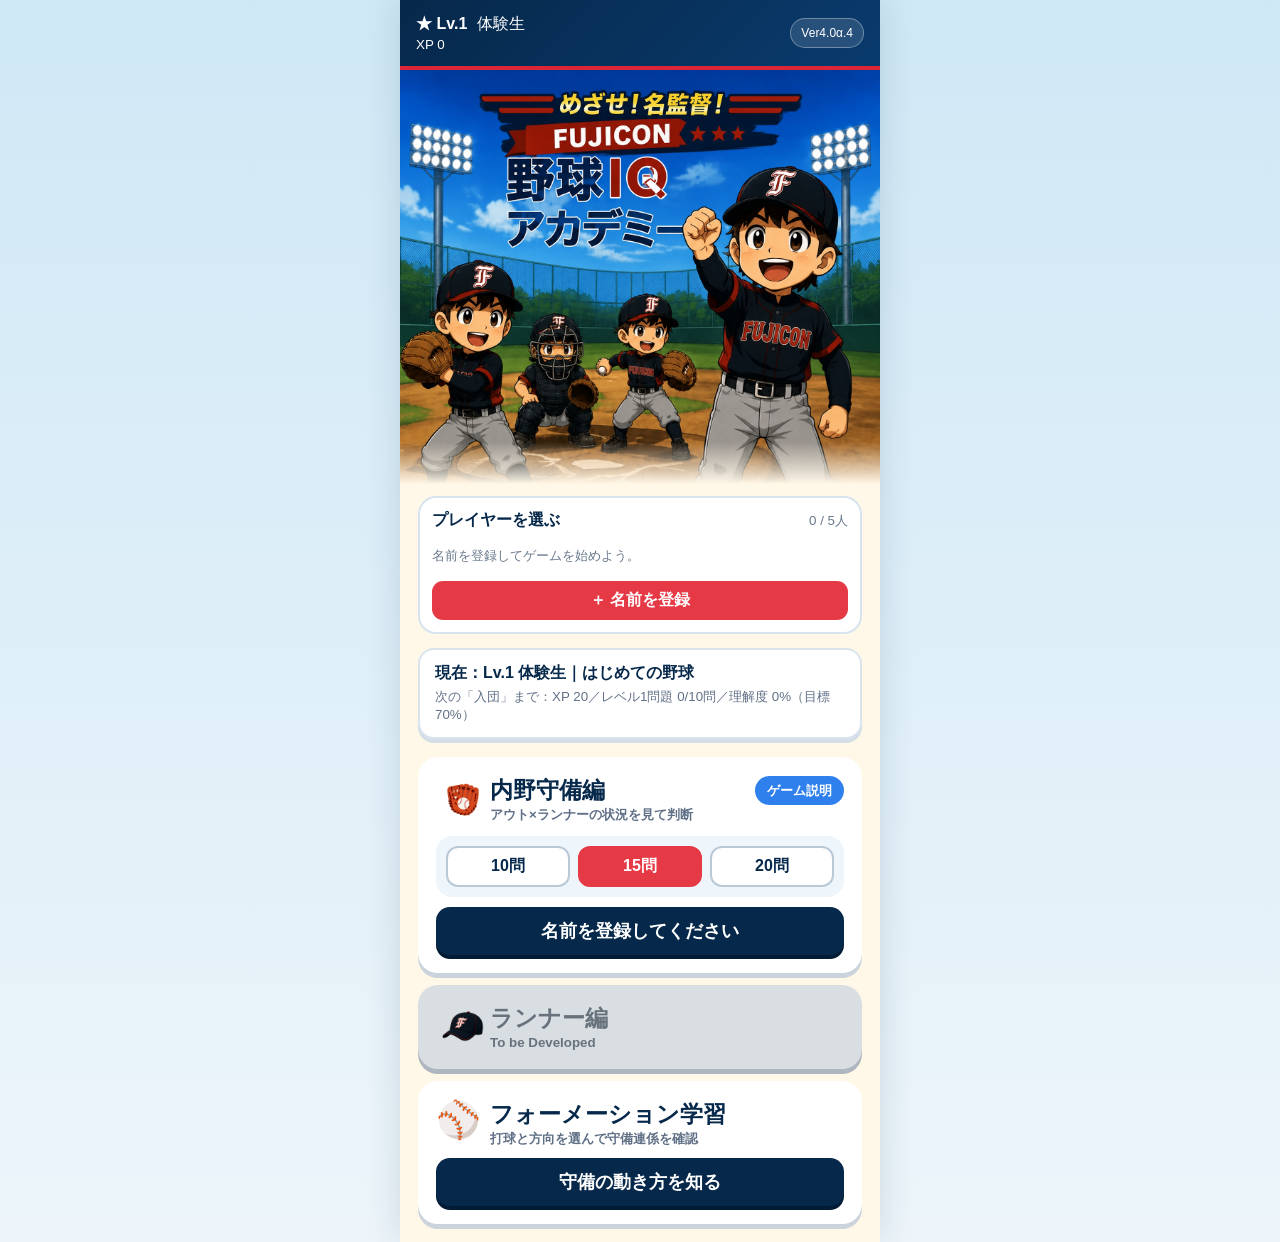
==== index.html @ 891d349b "殿堂入りを理解度100パーセントに変更" ====
<!doctype html>
<html lang="ja">
<head>
  <meta charset="utf-8">
  <meta name="viewport" content="width=device-width,initial-scale=1,viewport-fit=cover">
  <meta name="theme-color" content="#06284a">
  <title>野球IQアカデミー Ver4.0α.4</title>
  <link rel="stylesheet" href="style.css?v=4.5a32">
  <link rel="stylesheet" href="home-v4.css?v=4.5a1">
</head>
<body>
<main class="app">
  <section id="home" class="screen active">
    <header class="home-head">
      <div class="level"><b>★ Lv.<span data-level>1</span></b><span data-level-name>体験生</span><small>XP <span data-xp>0</span></small></div>
      <span class="version">Ver4.0α.4</span>
    </header>
    <div class="hero hero-v4">
      <img src="assets/home-team-sprint45-title.png" alt="野球IQアカデミー FUJICON">
    </div>
    <section class="profile-picker" aria-labelledby="profile-picker-title">
      <div class="profile-picker-head">
        <strong id="profile-picker-title">プレイヤーを選ぶ</strong>
        <small id="profile-count">0 / 5人</small>
      </div>
      <div id="profile-list" class="profile-list"></div>
      <p id="profile-empty" class="profile-empty">名前を登録してゲームを始めよう。</p>
      <button id="show-profile-form" class="show-profile-form" type="button">＋ 名前を登録</button>
      <form id="profile-form" class="profile-form" hidden>
        <label for="profile-name">名前</label>
        <div>
          <input id="profile-name" type="text" maxlength="12" autocomplete="off" placeholder="名前を入力">
          <button type="submit">登録</button>
          <button id="cancel-profile-form" type="button">取消</button>
        </div>
        <small id="profile-error" role="alert"></small>
      </form>
    </section>
    <section class="curriculum-box"><strong id="curriculum-status"></strong><small id="promotion-status"></small></section>
    <div class="mode-grid">
      <article class="mode-card defense-mode-card">
        <span class="mode-icon glove-icon"><img src="assets/baseball-glove-cutout.png" alt="ボールが入った野球のグローブ"></span>
        <div class="mode-title-row">
          <strong>内野守備編</strong>
          <a class="how-to-link" href="how-to.html">ゲーム説明</a>
        </div>
        <small class="mode-description">アウト×ランナーの状況を見て判断</small>
        <div class="question-count-picker" role="group" aria-label="内野守備編の問題数を選択">
          <button type="button" data-question-count="10">10問</button>
          <button type="button" data-question-count="15" class="is-selected">15問</button>
          <button type="button" data-question-count="20">20問</button>
        </div>
        <button type="button" data-mode="defense" class="mode-start">スタート</button>
      </article>
      <article class="mode-card locked">
        <span class="mode-icon fujicon-cap-icon"><img src="assets/fujicon-cap.png" alt="フジコンの野球帽"></span>
        <strong>ランナー編</strong>
        <small>To be Developed</small>
      </article>
      <article class="mode-card formation-academy-card">
        <span class="mode-icon" aria-hidden="true">⚾</span>
        <strong>フォーメーション学習</strong>
        <small>打球と方向を選んで守備連係を確認</small>
        <a class="mode-start mode-link" href="runner-animation-gallery.html">守備の動き方を知る</a>
      </article>
    </div>
  </section>

  <section id="quiz" class="screen">
    <header class="topbar">
      <button id="back-home" type="button" aria-label="ホームへ戻る">‹</button>
      <div><strong id="mode-title">内野守備編</strong><small id="question-count">1 / 15</small></div>
      <span class="xp-chip">XP <b data-xp>0</b></span>
    </header>

    <article class="question-card">
      <div class="tags"><span id="situation-tag">ランナー1塁</span><span id="role-tag">守備</span></div>
      <h2 id="question-text" hidden></h2>
      <p id="question-note" hidden></p>
    </article>

    <section class="field-wrap" aria-label="野球場のランナー配置">
      <div class="field" id="field">
        <div id="bso-display" aria-label="ボール0、ストライク0、アウト0">
  <div class="bso-row">
    <span class="bso-label">B</span>
    <span class="bso-dot"></span>
    <span class="bso-dot"></span>
    <span class="bso-dot"></span>
  </div>
  <div class="bso-row">
    <span class="bso-label">S</span>
    <span class="bso-dot"></span>
    <span class="bso-dot"></span>
  </div>
  <div class="bso-row">
    <span class="bso-label">O</span>
    <span id="out-light-1" class="bso-dot"></span>
    <span id="out-light-2" class="bso-dot"></span>
  </div>
</div>
        <div class="skyline"><span></span><span></span><span></span></div>
        <div class="outfield"><i></i><i></i><i></i><i></i></div>
        <div class="warning-track"></div>
        <div class="infield"></div>
        <div class="mound"></div>
        <div class="baseline baseline-first"></div>
        <div class="baseline baseline-third"></div>
        <span class="base home" aria-label="ホーム"></span>
        <span class="base first" aria-label="1塁"></span>
        <span class="base second" aria-label="2塁"></span>
        <span class="base third" aria-label="3塁"></span>
        <button class="base-touch-button touch-home" type="button" data-touch-base="HOME" aria-label="ホームへ送球してタッチ" disabled>タッチ</button>
        <button class="base-touch-button touch-first" type="button" data-touch-base="FIRST" aria-label="1塁へ送球してタッチ" disabled>タッチ</button>
        <button class="base-touch-button touch-second" type="button" data-touch-base="SECOND" aria-label="2塁へ送球してタッチ" disabled>タッチ</button>
        <button class="base-touch-button touch-third" type="button" data-touch-base="THIRD" aria-label="3塁へ送球してタッチ" disabled>タッチ</button>
        <div id="fielder-layer" aria-label="内野の守備位置"></div>
        <svg id="batted-ball-direction" viewBox="0 0 100 100" preserveAspectRatio="none" aria-hidden="true">
          <defs>
            <marker id="batted-ball-arrowhead" viewBox="0 0 10 10" refX="8" refY="5" markerWidth="5" markerHeight="5" orient="auto-start-reverse">
              <path d="M 0 0 L 10 5 L 0 10 z"></path>
            </marker>
          </defs>
          <line id="batted-ball-line" x1="50" y1="84" x2="50" y2="50" pathLength="1"></line>
          <circle id="batted-ball-marker" cx="50" cy="50" r="2.2"></circle>
        </svg>
        <div id="runner-layer"></div>
        <aside id="manager-guidance" aria-live="polite" hidden>
          <p id="manager-guidance-text"></p>
          <img src="assets/ai-tommy-coach.png?v=1" alt="AIトミー監督">
        </aside>
        <p id="play-status"></p>
      </div>
      <p id="field-caption" hidden>ランナーの位置を見て考えよう</p>
    </section>
    <div id="play-controls">
      <div id="out-count" hidden>アウト：0</div>
  <div id="play-timer">2.0</div>
  <div id="play-action-buttons">
  <button id="infield-in-button" type="button" hidden>内野前進</button>
</div>
</div>


    <div id="answers" class="answers"></div>
    <button id="return-feedback" type="button" hidden>振り返りに戻る</button>
  </section>

  <section id="feedback" class="screen feedback">
    <div class="feedback-box">
      <section id="feedback-review" class="feedback-review" aria-label="問題と回答の振り返り">
        <strong>今回の振り返り</strong>
        <div class="review-columns">
          <section class="review-column">
            <b>ケース</b>
            <dl>
              <div><dt>アウト</dt><dd id="review-outs"></dd></div>
              <div id="review-instruction-row"><dt>監督の指示</dt><dd id="review-instruction"></dd></div>
              <div><dt>ランナー</dt><dd id="review-runners"></dd></div>
              <div><dt>打球方向</dt><dd id="review-direction"></dd></div>
            </dl>
          </section>
          <section class="review-column review-response">
            <b>回答</b>
            <dl>
              <div id="review-defense-row"><dt>内野守備</dt><dd id="review-defense"></dd></div>
              <div class="review-answer"><dt>送球した塁</dt><dd id="review-answer"></dd></div>
            </dl>
          </section>
        </div>
      </section>
      <div id="judge" class="judge">○</div>
      <h2 id="judge-title">最善の判断！</h2>
      <p id="feedback-text"></p>
      <div class="xp-gain">XP +<b id="gain">10</b></div>
      <button id="review-question" type="button">出題画面を確認</button>
      <button id="next" type="button">次へ</button>
    </div>
  </section>

  <section id="result" class="screen result">
    <div class="result-box">
      <span>ステージクリア！</span>
      <h2 id="result-title">ナイス判断！</h2>
      <p id="result-score"></p>
      <button id="retry" type="button">もう一度</button>
      <button id="result-home" type="button" class="sub">ホームへ</button>
    </div>
  </section>
</main>
<script src="questions.js?v=4.0a3"></script>
<script src="sprint45-rules.js?v=4.5a9"></script>
<script src="script.js?v=4.5a53"></script>
</body>
</html>
---- style.css ----
:root {
    --navy: #06284a;
    --navy2: #0a3b6e;
    --red: #dc2638;
    --cream: #fff7e8;
    --green: #63ad55;
    --green2: #78c467;
    --ink: #152338;
    --gold: #f5b51b;
    --sky: #9edcff
}

* {
    box-sizing: border-box
}

html {
    background: #dceaf3
}

body {
    margin: 0;
    background: linear-gradient(180deg, #cfe8f6, #edf5fa);
    font-family: -apple-system, BlinkMacSystemFont, "Hiragino Sans", "Yu Gothic", sans-serif;
    color: var(--ink)
}

button {
    font: inherit
}

.app {
    width: min(100%, 480px);
    min-height: 100vh;
    margin: auto;
    background: var(--cream);
    box-shadow: 0 0 34px #06284a24
}

.screen {
    display: none;
    min-height: 100vh
}

.screen.active {
    display: block
}

.home-head,
.topbar {
    display: flex;
    align-items: center;
    justify-content: space-between;
    padding: 14px 16px;
    background: linear-gradient(135deg, var(--navy), var(--navy2));
    color: #fff;
    border-bottom: 4px solid var(--red)
}

.level {
    display: grid;
    grid-template-columns: auto auto;
    gap: 2px 10px
}

.level small {
    grid-column: 1/3
}

.version,
.xp-chip {
    background: #ffffff20;
    border: 1px solid #ffffff55;
    border-radius: 99px;
    padding: 7px 10px;
    font-size: 12px
}

.hero {
    position: relative;
    background: linear-gradient(#e9f6ff, #fff7e8);
    min-height: 270px;
    overflow: hidden
}

.hero img {
    width: 100%;
    height: 270px;
    object-fit: cover;
    object-position: center 30%
}

.hero:after {
    content: "";
    position: absolute;
    inset: auto 0 0;
    height: 75px;
    background: linear-gradient(transparent, var(--cream))
}

.hero div {
    position: absolute;
    z-index: 2;
    inset: 18px auto auto 18px;
    text-shadow: 0 2px 0 #fff
}

.hero p {
    margin: 0;
    font-weight: 900;
    color: var(--red)
}

.hero h1 {
    margin: 2px 0;
    font-size: 37px;
    line-height: .95;
    color: var(--navy)
}

.hero h1 span {
    color: var(--red)
}

.hero b {
    color: var(--navy);
    letter-spacing: 2px
}

.curriculum-box {
    margin: 14px 18px 0;
    padding: 13px 15px;
    border-radius: 16px;
    background: #fff;
    border: 2px solid #dae4ed;
    box-shadow: 0 4px 0 #d4dde6;
    display: grid;
    gap: 4px
}

.curriculum-box strong {
    color: var(--navy)
}

.curriculum-box small {
    color: #607087
}

.profile-picker {
    margin: 12px 18px 0;
    padding: 12px;
    border: 2px solid #d7e4ee;
    border-radius: 18px;
    background: #fff;
}

.profile-picker-head {
    display: flex;
    align-items: center;
    justify-content: space-between;
    color: var(--navy);
}

.profile-picker-head small {
    color: #68788c;
}

.profile-list {
    display: grid;
    gap: 7px;
    margin-top: 8px;
}

.profile-row {
    display: grid;
    grid-template-columns: 1fr auto;
    gap: 7px;
}

.profile-select,
.profile-delete,
.show-profile-form,
.profile-form button {
    border: 0;
    border-radius: 11px;
    padding: 9px 11px;
    font-weight: 900;
}

.profile-select {
    background: #eef5fb;
    color: var(--navy);
    text-align: left;
}

.profile-select.is-selected {
    background: var(--navy);
    color: #fff;
    box-shadow: 0 0 0 3px #9edcff;
}

.profile-delete {
    background: #edf0f3;
    color: #6d7781;
    font-size: 12px;
}

.profile-empty {
    margin: 8px 0;
    color: #68788c;
    font-size: 13px;
}

.show-profile-form {
    width: 100%;
    margin-top: 8px;
    background: #e63946;
    color: #fff;
}

.profile-form {
    margin-top: 9px;
    padding-top: 9px;
    border-top: 1px solid #d7e4ee;
}

.profile-form label {
    display: block;
    margin-bottom: 5px;
    color: var(--navy);
    font-size: 13px;
    font-weight: 900;
}

.profile-form>div {
    display: grid;
    grid-template-columns: 1fr auto auto;
    gap: 6px;
}

.profile-form input {
    min-width: 0;
    border: 2px solid #b9c9d8;
    border-radius: 10px;
    padding: 8px;
    font: inherit;
}

.profile-form button[type="submit"] {
    background: var(--navy);
    color: #fff;
}

#cancel-profile-form {
    background: #edf0f3;
    color: #536170;
}

#profile-error {
    display: block;
    min-height: 1.3em;
    margin-top: 4px;
    color: #c72b3b;
}

.question-count-picker {
    grid-column: 1/-1;
    margin-top: 12px;
    padding: 10px;
    border-radius: 16px;
    background: #eef5fb;
    text-align: center;
}

.question-count-picker {
    display: grid;
    grid-template-columns: repeat(3,1fr);
    gap: 8px;
}

.question-count-picker button {
    border: 2px solid #b9c9d8;
    border-radius: 12px;
    padding: 8px 4px;
    background: #fff;
    color: var(--navy);
    font-size: 16px;
    font-weight: 900;
}

.question-count-picker button.is-selected {
    border-color: #e63946;
    background: #e63946;
    color: #fff;
}

.mode-grid {
    display: grid;
    gap: 12px;
    padding: 18px
}

.mode-card {
    border: 0;
    border-radius: 20px;
    background: #fff;
    padding: 18px;
    text-align: left;
    display: grid;
    grid-template-columns: 54px 1fr;
    grid-template-rows: auto auto;
    box-shadow: 0 5px 0 #cbd4dd;
    font-weight: 700
}

.mode-card>span {
    grid-row: 1/3;
    font-size: 36px
}

.mode-card strong {
    font-size: 23px;
    color: var(--navy)
}

.mode-card small {
    color: #607087
}

.mode-title-row {
    grid-column: 2;
    display: flex;
    align-items: center;
    justify-content: space-between;
    gap: 10px;
}

.mode-title-row strong {
    min-width: 0;
}

.mode-description {
    grid-column: 2;
}

.how-to-link {
    flex: 0 0 auto;
    border: 2px solid #2f80ed;
    border-radius: 999px;
    padding: 6px 10px;
    background: #2f80ed;
    color: #fff;
    font-size: 13px;
    font-weight: 900;
    line-height: 1;
    text-decoration: none;
}

.how-to-link:focus-visible {
    outline: 3px solid #f2b705;
    outline-offset: 2px;
}

.mode-card.accent {
    background: #fff0f1;
    box-shadow: 0 5px 0 #e8b5bb
}

.mode-card.locked {
    opacity: 1;
    background: #d9dee3;
    box-shadow: 0 5px 0 #aeb6bf;
    cursor: not-allowed;
}

.mode-card.locked strong,
.mode-card.locked small {
    color: #68727c;
}

.defense-mode-card {
    padding: 18px;
}

.glove-icon {
    display: grid;
    place-items: center;
}

.glove-icon img {
    display: block;
    width: 46px;
    height: 46px;
    object-fit: contain;
}

.fujicon-cap-icon {
    display: grid;
    place-items: center;
}

.fujicon-cap-icon img {
    display: block;
    width: 54px;
    height: 48px;
    object-fit: contain;
}

.mode-start {
    grid-column: 1/-1;
    margin-top: 10px;
    border: 0;
    border-radius: 14px;
    padding: 12px;
    background: var(--navy);
    color: #fff;
    font-size: 18px;
    font-weight: 900;
    box-shadow: 0 4px 0 #001b33;
}

.mode-link {
    display: block;
    text-align: center;
    text-decoration: none;
}

.mode-link:focus-visible {
    outline: 3px solid #f2b705;
    outline-offset: 3px;
}

.topbar button {
    border: 0;
    background: #fff2;
    color: #fff;
    border-radius: 10px;
    width: 40px;
    height: 40px;
    font-size: 30px
}

.topbar>div {
    display: grid;
    text-align: center
}

.topbar small {
    opacity: .8
}

.question-card {
    padding: 8px 18px 6px;
    background: linear-gradient(180deg, #fffdf7, #fff7e8)
}

.tags {
    display: flex;
    gap: 8px
}

.tags span {
    border-radius: 99px;
    padding: 5px 10px;
    background: #e5edf5;
    font-size: 12px;
    font-weight: 800
}

.tags span:last-child {
    background: #e9f7e6;
    color: #23752a
}

.question-card h2 {
    font-size: 22px;
    line-height: 1.45;
    margin: 12px 0 6px
}

.question-card p {
    margin: 0;
    color: #617083;
    font-size: 14px
}

.field-wrap {
    padding: 3px 14px 0;
    overflow-anchor: none;
}

#quiz {
    overflow-anchor: none;
}

.field {
    position: relative;
    aspect-ratio: 1/1;
    border-radius: 28px;
    overflow: clip;
    background: linear-gradient(var(--sky) 0 15%, #5b9a49 15% 100%);
    border: 7px solid #fff;
    outline: 1px solid #cfd8e1;
    box-shadow: 0 8px 22px #06284a27;
    isolation: isolate;
}

#bso-display {
  position: absolute;
  top: 12px;
  left: 12px;
  z-index: 20;
  padding: 7px 9px;
  border-radius: 9px;
  background: rgba(0, 0, 0, 0.65);
  color: #fff;
  font-weight: 800;
}

.bso-row {
  display: flex;
  align-items: center;
  gap: 5px;
  height: 19px;
}

.bso-label {
  width: 14px;
  text-align: center;
}

.bso-dot {
  width: 11px;
  height: 11px;
  border-radius: 50%;
  background: #777;
  border: 1px solid #ddd;
}

.bso-dot.is-on {
  background: #e63946;
  border-color: #ffb3ba;
  box-shadow: 0 0 5px rgba(230, 57, 70, 0.8);
}

.skyline {
    position: absolute;
    left: 0;
    right: 0;
    top: 11%;
    height: 8%;
    background: #1b5d3b;
    z-index: 0;
    border-bottom: 5px solid #164a35
}

.skyline span {
    position: absolute;
    bottom: 100%;
    width: 5px;
    height: 34px;
    background: #dcecff
}

.skyline span:after {
    content: "";
    position: absolute;
    left: -13px;
    top: 0;
    width: 31px;
    height: 4px;
    background: #fff;
    box-shadow: 0 8px 0 #fff, 0 16px 0 #fff
}

.skyline span:nth-child(1) {
    left: 10%
}

.skyline span:nth-child(2) {
    left: 50%
}

.skyline span:nth-child(3) {
    right: 10%
}

.warning-track {
    position: absolute;
    left: 2%;
    top: 16%;
    width: 96%;
    height: 75%;
    border-radius: 50%;
    border: 13px solid #b67a43;
    z-index: 1
}

.outfield {
    position: absolute;
    width: 96%;
    height: 83%;
    left: 2%;
    top: 5%;
    background: repeating-radial-gradient(ellipse at center, #71bd61 0 20px, #66b257 20px 40px);
    border-radius: 50%;
    border: 4px solid #e9f5d5;
    z-index: 2;
    overflow: hidden
}

.outfield i {
    position: absolute;
    top: -12%;
    bottom: -12%;
    width: 9%;
    background: #ffffff12;
    transform: rotate(12deg)
}

.outfield i:nth-child(1) {
    left: 15%
}

.outfield i:nth-child(2) {
    left: 36%
}

.outfield i:nth-child(3) {
    left: 57%
}

.outfield i:nth-child(4) {
    left: 78%
}

.infield {
    position: absolute;
    width: 52%;
    height: 52%;
    left: 24%;
    top: 38%;
    background: linear-gradient(135deg, #ca9859, #b97d42);
    transform: rotate(45deg);
    border: 5px solid #f5d29b;
    z-index: 3;
    box-shadow: inset 0 0 0 2px #a66f3c
}

.mound {
    position: absolute;
    left: 46%;
    top: 50%;
    width: 8%;
    height: 6%;
    border-radius: 50%;
    background: #d5a667;
    border: 2px solid #f1cf9a;
    z-index: 4
}

.baseline {
    position: absolute;
    height: 4px;
    background: #f5e3be;
    z-index: 4;
    transform-origin: left center;
    border-radius: 5px
}

.baseline-first {
    left: 50%;
    top: 82%;
    width: 36%;
    transform: rotate(-45deg)
}

.baseline-third {
    left: 50%;
    top: 82%;
    width: 36%;
    transform: rotate(-135deg)
}

.base {
    position: absolute;
    width: 30px;
    height: 30px;
    background: linear-gradient(135deg, #fff, #e8eef4);
    border: 2px solid #a9b3bd;
    transform: translate(-50%, -50%) rotate(45deg);
    z-index: 7;
    box-shadow: 0 2px 3px #0002
}

.base.is-selected {
    background: #ffd447;
    border-color: #ffffff;
    box-shadow:
        0 0 0 5px rgba(255,212,71,.45),
        0 0 18px rgba(255,212,71,.9);
}

.home {
    left: calc(50% - 15px);
    top:83.8%;
    bottom:auto;
}

.first{
    left:78.7%;
    top:49.6%;
    right:auto;
}

.second{
    left: 50%;
    top: calc(19.5% - 14px);
}

.third{
    left:20.3%;
    top:49.6%;
}

.runner {
    position: absolute;
    width: 74px;
    height: 82px;
    transform: translate(-50%, -50%);
    z-index: 10;
    pointer-events: none;
    filter: drop-shadow(0 4px 3px #0003)
}

.runner svg {
    display: block;
    width: 100%;
    height: 100%;
    overflow: visible
}

.runner-image {
    display: block;
    width: 100%;
    height: 100%;
    object-fit: contain;
    pointer-events: none;
}

.runner.self {
    z-index: 12
}

.runner.self svg {
    filter: drop-shadow(0 0 6px #ffd447)
}

.self-label {
    position: absolute;
    left: 50%;
    top: -22px;
    transform: translateX(-50%);
    background: linear-gradient(#f13b48, #c9182c);
    color: #fff;
    border: 3px solid #fff;
    border-radius: 99px;
    padding: 4px 10px;
    font-weight: 900;
    font-size: 13px;
    white-space: nowrap;
    box-shadow: 0 3px 0 #941322;
    z-index: 20
}

.self-label:after {
    content: "";
    position: absolute;
    left: 50%;
    bottom: -9px;
    border: 6px solid transparent;
    border-top-color: #fff;
    transform: translateX(-50%)
}

#field-caption {
    text-align: center;
    font-size: 14px;
    color: #607087;
    margin: 10px 0 6px;
    font-weight: 700
}

.answers {
    display: grid;
    gap: 11px;
    padding: 8px 16px 28px
}

.answer {
    border: 2px solid #d8e0e8;
    border-radius: 18px;
    background: linear-gradient(#fff, #f8fbfd);
    padding: 17px;
    font-size: 18px;
    font-weight: 900;
    color: var(--navy);
    box-shadow: 0 4px 0 #d8e0e8;
    transition: .12s transform
}

.answer:active {
    transform: translateY(3px);
    box-shadow: 0 1px 0 #d8e0e8
}

.feedback {
    background: linear-gradient(#06284a, #153f69);
    padding: 8px 12px;
    align-items: center
}

.feedback.active {
    display: flex
}

.feedback-box,
.result-box {
    width: 100%;
    background: #fff;
    border-radius: 26px;
    padding: 14px;
    text-align: center
}

.feedback-review {
    margin-bottom: 8px;
    padding: 9px;
    border: 2px solid #d7e4ee;
    border-radius: 16px;
    background: #f2f7fb;
    text-align: left;
}

.feedback-review>strong {
    display: block;
    margin-bottom: 5px;
    color: var(--navy);
    font-size: 15px;
}

.review-columns {
    display: grid;
    grid-template-columns: repeat(2,minmax(0,1fr));
    gap: 7px;
}

.review-column {
    min-width: 0;
    padding: 6px;
    border-radius: 12px;
    background: #fff;
}

.review-column>b {
    display: block;
    margin-bottom: 3px;
    color: var(--navy);
    font-size: 14px;
}

.feedback-review dl {
    margin: 0;
}

.review-column dl>div {
    padding: 2px 0;
}

.feedback-review dt {
    color: #627287;
    font-size: 11px;
    font-weight: 800;
}

.feedback-review dd {
    margin: 0;
    color: var(--navy);
    font-size: 12px;
    font-weight: 800;
    overflow-wrap: anywhere;
}

.feedback-review .review-answer {
    margin-top: 3px;
    padding-top: 5px;
    border-top: 1px solid #d7e4ee;
}

#review-answer {
    white-space: pre-line;
}

.judge {
    width: 58px;
    height: 58px;
    margin: auto;
    border-radius: 50%;
    display: grid;
    place-items: center;
    background: #e7f7e5;
    color: #23912f;
    font-size: 38px;
    font-weight: 900
}

.judge.triangle {
    color: #bd7a00;
    background: #fff3cc
}

.judge.cross {
    color: #c72b3b;
    background: #ffe4e7
}

.xp-gain {
    font-size: 18px;
    color: #c47b00;
    font-weight: 900;
    margin: 7px
}

.feedback-box h2 {
    margin: 7px 0;
    font-size: 22px;
}

#feedback-text {
    margin: 6px 0;
    font-size: 14px;
    line-height: 1.45;
}

.feedback button {
    padding: 11px;
}

#review-question,
#return-feedback {
    background: var(--navy);
}

#review-question {
    margin-bottom: 8px;
}

#return-feedback {
    margin: 7px 14px 4px;
    width: calc(100% - 28px);
    border: 0;
    border-radius: 14px;
    padding: 11px;
    color: #fff;
    font-weight: 900;
}

#quiz.is-review-preview .field .base,
#quiz.is-review-preview .base-touch-button,
#quiz.is-review-preview #play-controls {
    pointer-events: none;
}

#quiz.is-review-preview .base-touch-button,
#quiz.is-review-preview #play-controls {
    display: none;
}

.feedback button,
.result button {
    width: 100%;
    border: 0;
    border-radius: 14px;
    padding: 14px;
    background: var(--red);
    color: #fff;
    font-weight: 900
}

.result {
    padding: 8px 12px;
    background: linear-gradient(#bfe7ff, #fff7e8);
    text-align: center;
    align-items: center;
    justify-content: center;
}

.result.active {
    display: flex;
}

.result-box {
    padding: 13px;
}

.result-box>span {
    font-size: 12px;
}

.result-box h2 {
    margin: 7px 0;
    font-size: 24px;
}

.result-box>p {
    margin: 6px 0;
    font-size: 13px;
}

.result button {
    padding: 10px;
}

#coach-result {
    margin: 7px 0 !important;
    padding: 10px !important;
    font-size: 14px;
}

#coach-result>strong {
    font-size: 16px !important;
}

#coach-comment {
    line-height: 1.35 !important;
    margin: 5px 0 7px !important;
}

#coach-result>div {
    padding-top: 6px !important;
    margin-top: 6px !important;
}

#coach-result small {
    font-size: 12px;
}

.result .sub {
    margin-top: 6px;
    background: var(--navy)
}

@media (max-width:360px) {
    .hero h1 {
        font-size: 31px
    }

    .runner {
        width: 66px;
        height: 74px
    }

    .self-label {
        font-size: 12px
    }
}

/* Sprint4.1 新グラウンド */
.field {
    background: url("assets/field-v1.png") center / cover no-repeat !important;
}

.field::before,
.field::after,
.field .skyline,
.field .outfield,
.field .warning-track,
.field .infield,
.field .mound,
.field .baseline {

    display: none !important;
}

/* Sprint4.3 ホームベース形状 */
.base.home {
    width: 25px;
    height: 25px;
    background: #fff;
    border: 2px solid #a9b3bd;
    transform: translate(-50%, -50%);
    clip-path: polygon(
        0 0,
        100% 0,
        100% 55%,
        50% 100%,
        0 55%
    );
}

.base.home.is-selected {
    background: #ffd447;
    border-color: #fff;
    box-shadow:
        0 0 0 5px rgba(255, 212, 71, .45),
        0 0 18px rgba(255, 212, 71, .9);
}

.home {
    left: 50%;
    top: 83%;
    bottom: auto;
}

.first {
    left: 78.7%;
    right: auto;
    top: 51%;
}

.second {
    left: 50%;
    top: 21.4%;
}

.third {
    left: 21.3%;
    top: 51%;
}

.base-touch-button {
    position: absolute;
    z-index: 18;
    min-width: 52px;
    min-height: 28px;
    padding: 4px 7px;
    border: 2px solid #fff;
    border-radius: 999px;
    background: #7d8792;
    color: #fff;
    box-shadow: 0 2px 7px rgba(8, 36, 61, .35);
    font-size: 12px;
    font-weight: 800;
    line-height: 1;
    white-space: nowrap;
    cursor: pointer;
    transform: translate(-50%, -50%);
}

.base-touch-button:active {
    transform: translate(-50%, -50%) scale(.94);
}

.base-touch-button.is-ready {
    background: #e63946;
}

.base-touch-button.is-correct-touch {
    background: #2f80ed;
}

.base-touch-button.is-unneeded-touch {
    background: #f2c94c;
    color: #17324d;
}

.base-touch-button.touch-home {
    left: 40%;
    top: 83%;
}

.base-touch-button.touch-first {
    left: 89%;
    top: 51%;
}

.base-touch-button.touch-second {
    left: 50%;
    top: 12%;
}

.base-touch-button.touch-third {
    left: 11%;
    top: 51%;
}

.base-touch-button:disabled {
    cursor: default;
}

#play-controls {
    display: flex;
    flex-direction: column;
    align-items: center;
    gap: 10px;
    margin: 6px 0 6px;
}

#play-timer {
    min-height: 32px;
    font-size: 26px;
    font-weight: 800;
    color: #0b3764;
}

#play-action-buttons {
    width: min(540px, 100%);
    margin: 0 auto;
    display: flex;
    justify-content: center;
    gap: 12px;
}

#infield-in-button {
    flex: 1;
    width: 100%;
    min-width: 0;
    min-height: 62px;
    padding: 15px 24px;
    border: 0;
    border-radius: 16px;
    background: #2f80ed;
    color: #fff;
    font-size: 25px;
    font-weight: 800;
    cursor: pointer;
}

#infield-in-button.is-selected {
    background: #145dbf;
    box-shadow: 0 0 0 4px rgba(47, 128, 237, 0.3);
    transform: translateY(2px);
}

#play-status {
  position: absolute;
  top: 50%;
  left: 50%;
  z-index: 25;
  transform: translate(-50%, -50%);
  margin: 0;
  width: 100%;
  font-family: "Arial Rounded MT Bold", "Yu Gothic", sans-serif;
  font-size: 34px;
  font-weight: 900;
  text-align: center;
  color: #777;
  text-shadow:
  -2px -2px 0 #111,
   0   -2px 0 #111,
   2px -2px 0 #111,
  -2px  0   0 #111,
   2px  0   0 #111,
  -2px  2px 0 #111,
   0    2px 0 #111,
   2px  2px 0 #111;
  pointer-events: none;
}

#play-status.is-out {
  color: #e63946;
}

#play-status.is-safe {
  color: #2f80ed;
}

#feedback-text {
    white-space: pre-line;
}

#fielder-layer {
    position: absolute;
    inset: 0;
    z-index: 9;
    pointer-events: none;
}

.field-player {
    position: absolute;
    display: grid;
    place-items: center;
    width: 36px;
    height: 36px;
    transform: translate(-50%,-50%);
    border: 3px solid #fff8bd;
    border-radius: 50%;
    background: #ffd83d;
    color: #102b46;
    box-shadow: 0 3px 5px #0005,inset 0 -3px #e3a90a;
    font-size: 15px;
    font-weight: 900;
    transition: left .55s ease,top .55s ease,transform .55s ease;
}

#fielder-layer.is-infield-in .field-player {
    transform: translate(-50%,-50%) scale(1.06);
}

@media (prefers-reduced-motion: reduce) {
    .field-player {
        transition-duration: .01ms;
    }
}

#batted-ball-direction {
    position: absolute;
    inset: 0;
    width: 100%;
    height: 100%;
    z-index: 8;
    overflow: visible;
    pointer-events: none;
}

#batted-ball-line {
    stroke: #9f2d2d;
    stroke-width: 2.2;
    stroke-linecap: round;
    marker-end: url("#batted-ball-arrowhead");
    filter: drop-shadow(0 1px 1px #fff);
    stroke-dasharray: 1;
    stroke-dashoffset: 1;
}

#batted-ball-direction.is-animating #batted-ball-line {
    animation: show-batted-ball-direction .85s ease-out forwards;
}

#batted-ball-arrowhead path {
    fill: #9f2d2d;
}

#batted-ball-marker {
    fill: #fff;
    stroke: #d52b1e;
    stroke-width: .8;
    opacity: 0;
}

#batted-ball-direction.is-animating #batted-ball-marker {
    animation: show-batted-ball-marker .2s .72s ease-out forwards;
}

@keyframes show-batted-ball-direction {
    to { stroke-dashoffset: 0; }
}

@keyframes show-batted-ball-marker {
    to { opacity: 1; }
}

#manager-guidance {
    position: absolute;
    inset: 0;
    z-index: 18;
    pointer-events: none;
}

#manager-guidance img {
    position: absolute;
    right: 1%;
    top: 56.5%;
    bottom: auto;
    width: 25%;
    height: 45%;
    object-fit: contain;
    object-position: right bottom;
    filter: drop-shadow(0 3px 3px #0005);
}

#manager-guidance p {
    position: absolute;
    right: 15%;
    top: auto;
    bottom: 15%;
    width: 108px;
    margin: 0;
    padding: 8px 10px;
    border: 3px solid #092b4c;
    border-radius: 16px;
    background: #fff;
    color: #092b4c;
    font-size: 12px;
    font-weight: 900;
    line-height: 1.35;
    text-align: center;
    white-space: nowrap;
    box-shadow: 0 3px 6px #0004;
}

#manager-guidance p::after {
    display: none;
}
---- home-v4.css ----
/* Ver4.0α.4: スタート画面のみを安全に更新 */
.hero.hero-v4{
  min-height:0;
  background:#06284a;
}
.hero.hero-v4 img{
  display:block;
  width:100%;
  height:auto;
  object-fit:contain;
  object-position:center top;
}
.hero.hero-v4:after{
  height:42px;
}
@media (max-width:360px){
  .hero.hero-v4:after{height:34px}
}
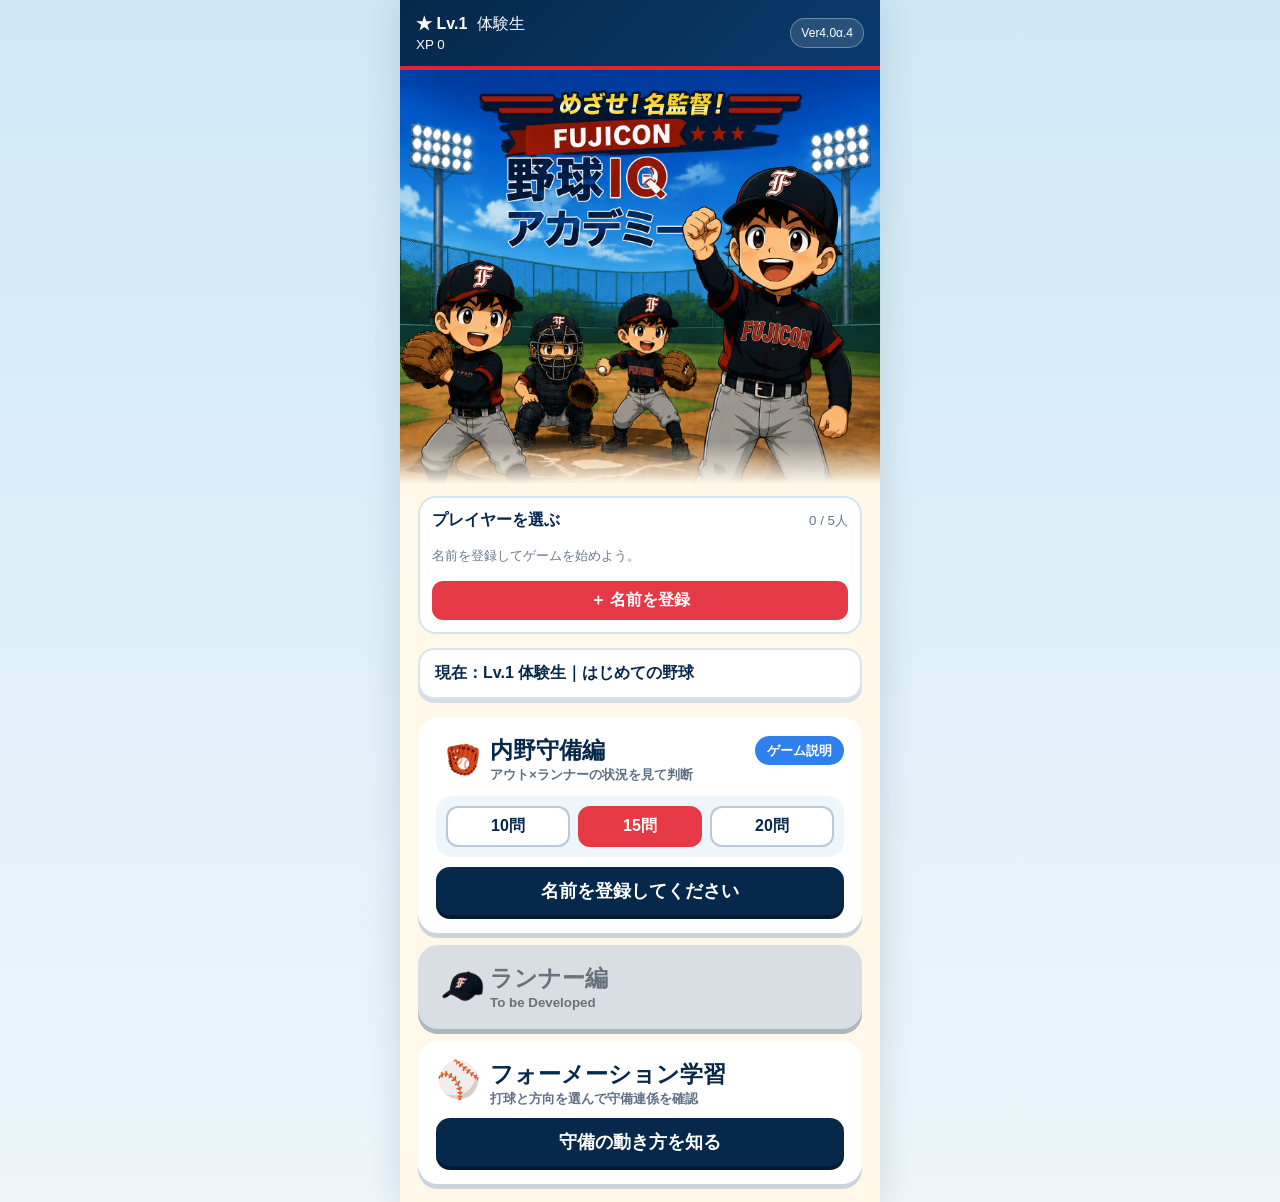
==== commit 8ef6e46d: "昇格条件をゲーム画面上段へ移動" ====
--- a/index.html
+++ b/index.html
@@ -5,7 +5,7 @@
   <meta name="viewport" content="width=device-width,initial-scale=1,viewport-fit=cover">
   <meta name="theme-color" content="#06284a">
   <title>野球IQアカデミー Ver4.0α.4</title>
-  <link rel="stylesheet" href="style.css?v=4.5a32">
+  <link rel="stylesheet" href="style.css?v=4.5a34">
   <link rel="stylesheet" href="home-v4.css?v=4.5a1">
 </head>
 <body>
@@ -36,7 +36,7 @@
         <small id="profile-error" role="alert"></small>
       </form>
     </section>
-    <section class="curriculum-box"><strong id="curriculum-status"></strong><small id="promotion-status"></small></section>
+    <section class="curriculum-box"><strong id="curriculum-status"></strong></section>
     <div class="mode-grid">
       <article class="mode-card defense-mode-card">
         <span class="mode-icon glove-icon"><img src="assets/baseball-glove-cutout.png" alt="ボールが入った野球のグローブ"></span>
@@ -69,7 +69,11 @@
   <section id="quiz" class="screen">
     <header class="topbar">
       <button id="back-home" type="button" aria-label="ホームへ戻る">‹</button>
-      <div><strong id="mode-title">内野守備編</strong><small id="question-count">1 / 15</small></div>
+      <div class="quiz-progress">
+        <strong id="mode-title">内野守備編</strong>
+        <small id="question-count">1 / 15</small>
+        <small id="promotion-status" class="quiz-promotion"></small>
+      </div>
       <span class="xp-chip">XP <b data-xp>0</b></span>
     </header>
 
@@ -190,6 +194,6 @@
 </main>
 <script src="questions.js?v=4.0a3"></script>
 <script src="sprint45-rules.js?v=4.5a9"></script>
-<script src="script.js?v=4.5a53"></script>
+<script src="script.js?v=4.5a55"></script>
 </body>
 </html>
--- a/style.css
+++ b/style.css
@@ -447,6 +447,20 @@
 
 .topbar small {
     opacity: .8
+}
+
+.topbar .quiz-progress {
+    min-width: 0;
+    max-width: calc(100% - 108px);
+}
+
+.topbar .quiz-promotion {
+    margin-top: 3px;
+    font-size: 10px;
+    line-height: 1.25;
+    white-space: pre-line;
+    opacity: 1;
+    color: #fff4a8;
 }
 
 .question-card {
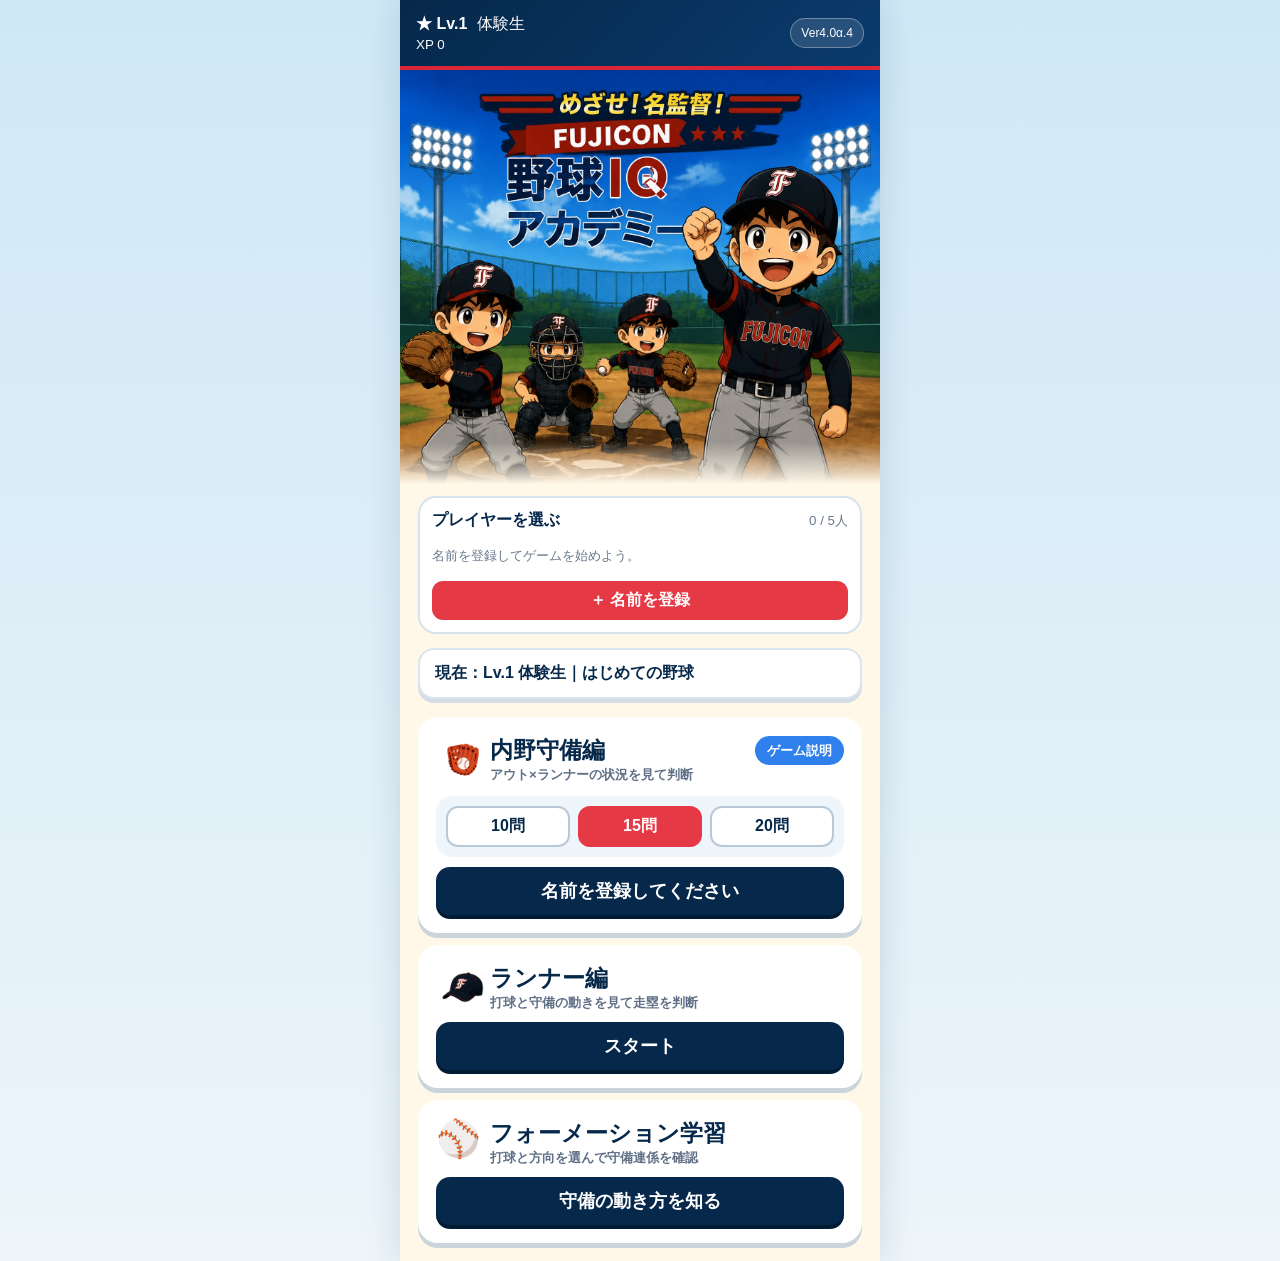
==== commit 3cfe9247: "Enable runner game from title screen" ====
--- a/index.html
+++ b/index.html
@@ -52,10 +52,11 @@
         </div>
         <button type="button" data-mode="defense" class="mode-start">スタート</button>
       </article>
-      <article class="mode-card locked">
+      <article class="mode-card runner-mode-card">
         <span class="mode-icon fujicon-cap-icon"><img src="assets/fujicon-cap.png" alt="フジコンの野球帽"></span>
         <strong>ランナー編</strong>
-        <small>To be Developed</small>
+        <small>打球と守備の動きを見て走塁を判断</small>
+        <a class="mode-start mode-link" href="runner-game/">スタート</a>
       </article>
       <article class="mode-card formation-academy-card">
         <span class="mode-icon" aria-hidden="true">⚾</span>
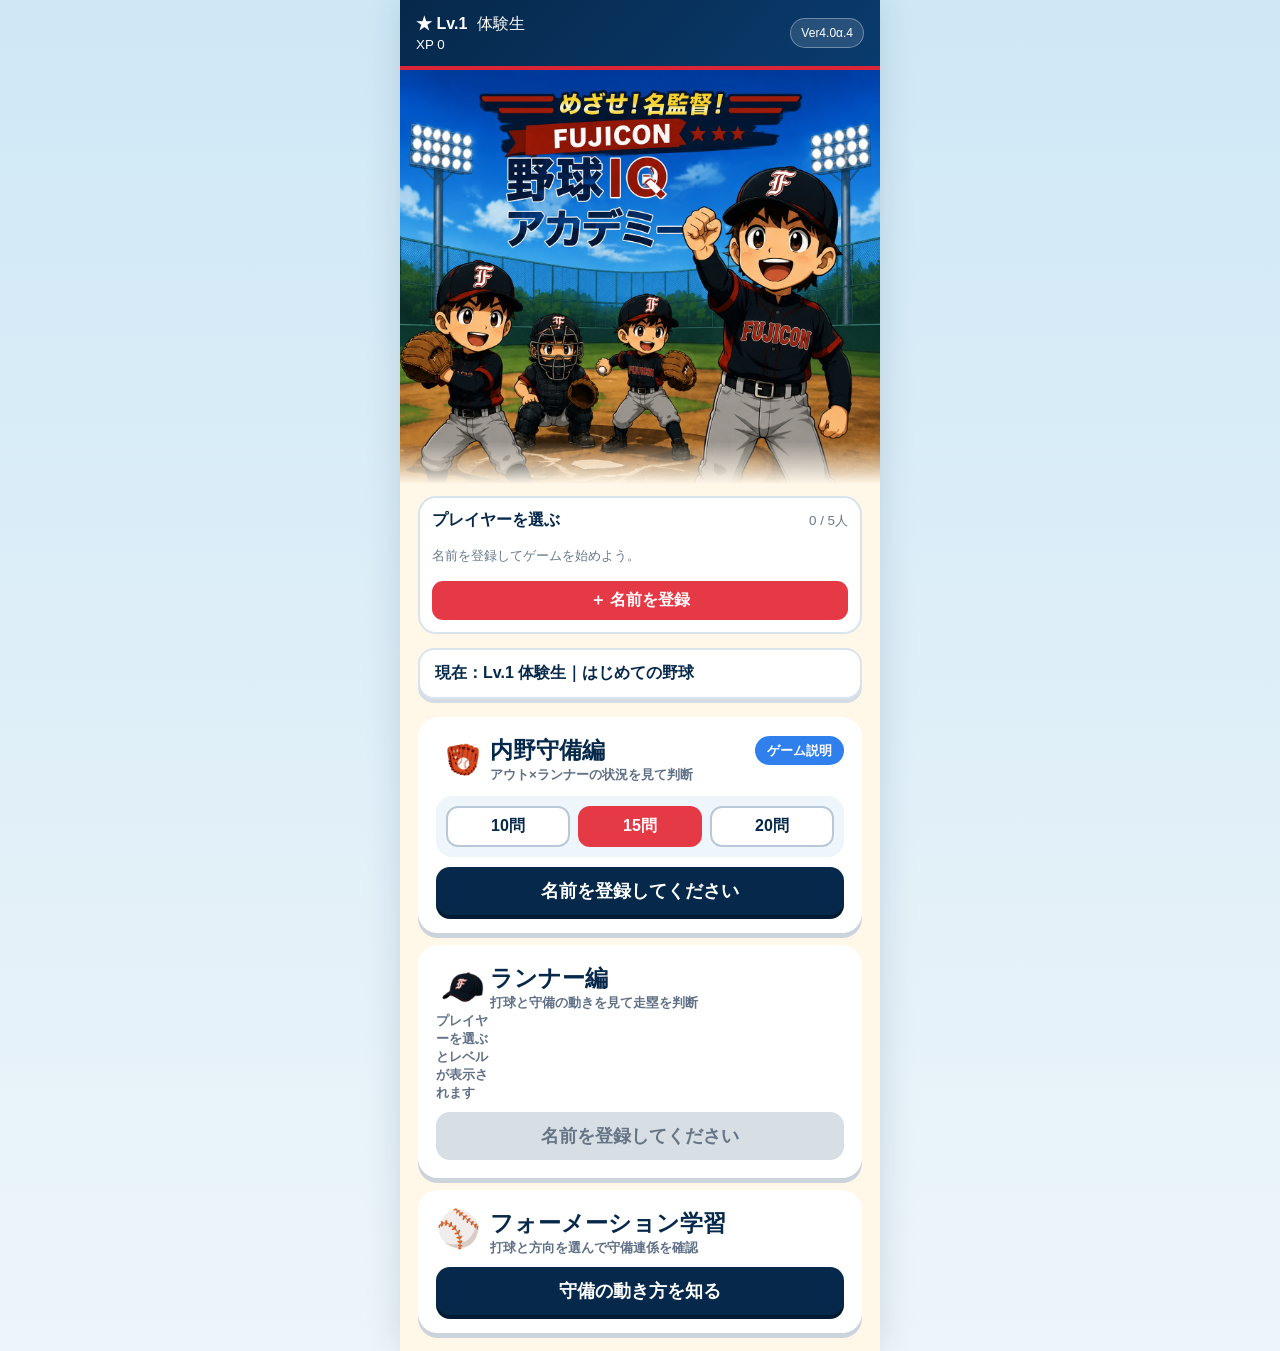
==== commit 137d8aac: "Link runner progress to player profiles" ====
--- a/index.html
+++ b/index.html
@@ -5,7 +5,7 @@
   <meta name="viewport" content="width=device-width,initial-scale=1,viewport-fit=cover">
   <meta name="theme-color" content="#06284a">
   <title>野球IQアカデミー Ver4.0α.4</title>
-  <link rel="stylesheet" href="style.css?v=4.5a34">
+  <link rel="stylesheet" href="style.css?v=4.5a35">
   <link rel="stylesheet" href="home-v4.css?v=4.5a1">
 </head>
 <body>
@@ -56,7 +56,8 @@
         <span class="mode-icon fujicon-cap-icon"><img src="assets/fujicon-cap.png" alt="フジコンの野球帽"></span>
         <strong>ランナー編</strong>
         <small>打球と守備の動きを見て走塁を判断</small>
-        <a class="mode-start mode-link" href="runner-game/">スタート</a>
+        <small id="runner-profile-level" class="runner-profile-level">プレイヤーを選ぶとレベルが表示されます</small>
+        <a id="runner-start" class="mode-start mode-link" href="runner-game/">スタート</a>
       </article>
       <article class="mode-card formation-academy-card">
         <span class="mode-icon" aria-hidden="true">⚾</span>
@@ -195,6 +196,6 @@
 </main>
 <script src="questions.js?v=4.0a3"></script>
 <script src="sprint45-rules.js?v=4.5a9"></script>
-<script src="script.js?v=4.5a55"></script>
+<script src="script.js?v=4.5a56"></script>
 </body>
 </html>
--- a/style.css
+++ b/style.css
@@ -341,6 +341,18 @@
 
 .mode-description {
     grid-column: 2;
+}
+
+.runner-profile-level {
+  color: #0b477e;
+  font-weight: 900;
+}
+
+.mode-link.is-disabled {
+  pointer-events: none;
+  color: #657585;
+  background: #d7dee4;
+  box-shadow: none;
 }
 
 .how-to-link {
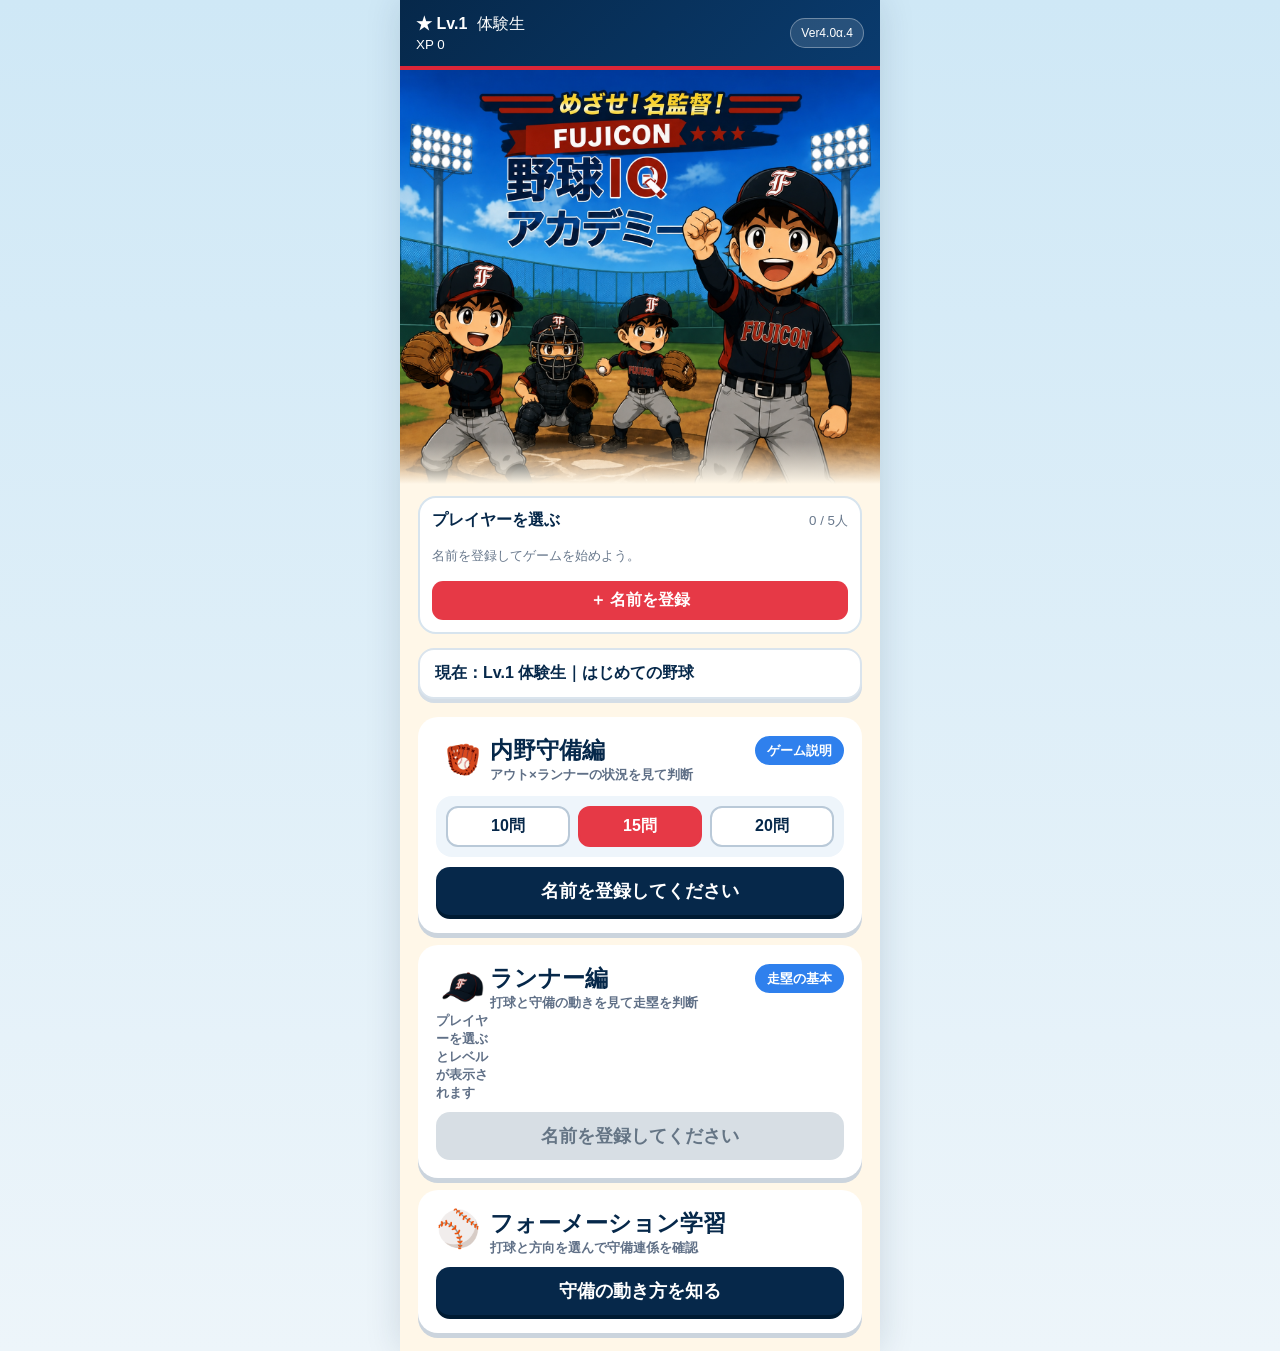
==== commit b0249b06: "ランナー編に走塁の基本を追加" ====
--- a/index.html
+++ b/index.html
@@ -54,7 +54,10 @@
       </article>
       <article class="mode-card runner-mode-card">
         <span class="mode-icon fujicon-cap-icon"><img src="assets/fujicon-cap.png" alt="フジコンの野球帽"></span>
-        <strong>ランナー編</strong>
+        <div class="mode-title-row">
+          <strong>ランナー編</strong>
+          <a class="how-to-link" href="runner-game/basics.html">走塁の基本</a>
+        </div>
         <small>打球と守備の動きを見て走塁を判断</small>
         <small id="runner-profile-level" class="runner-profile-level">プレイヤーを選ぶとレベルが表示されます</small>
         <a id="runner-start" class="mode-start mode-link" href="runner-game/">スタート</a>
